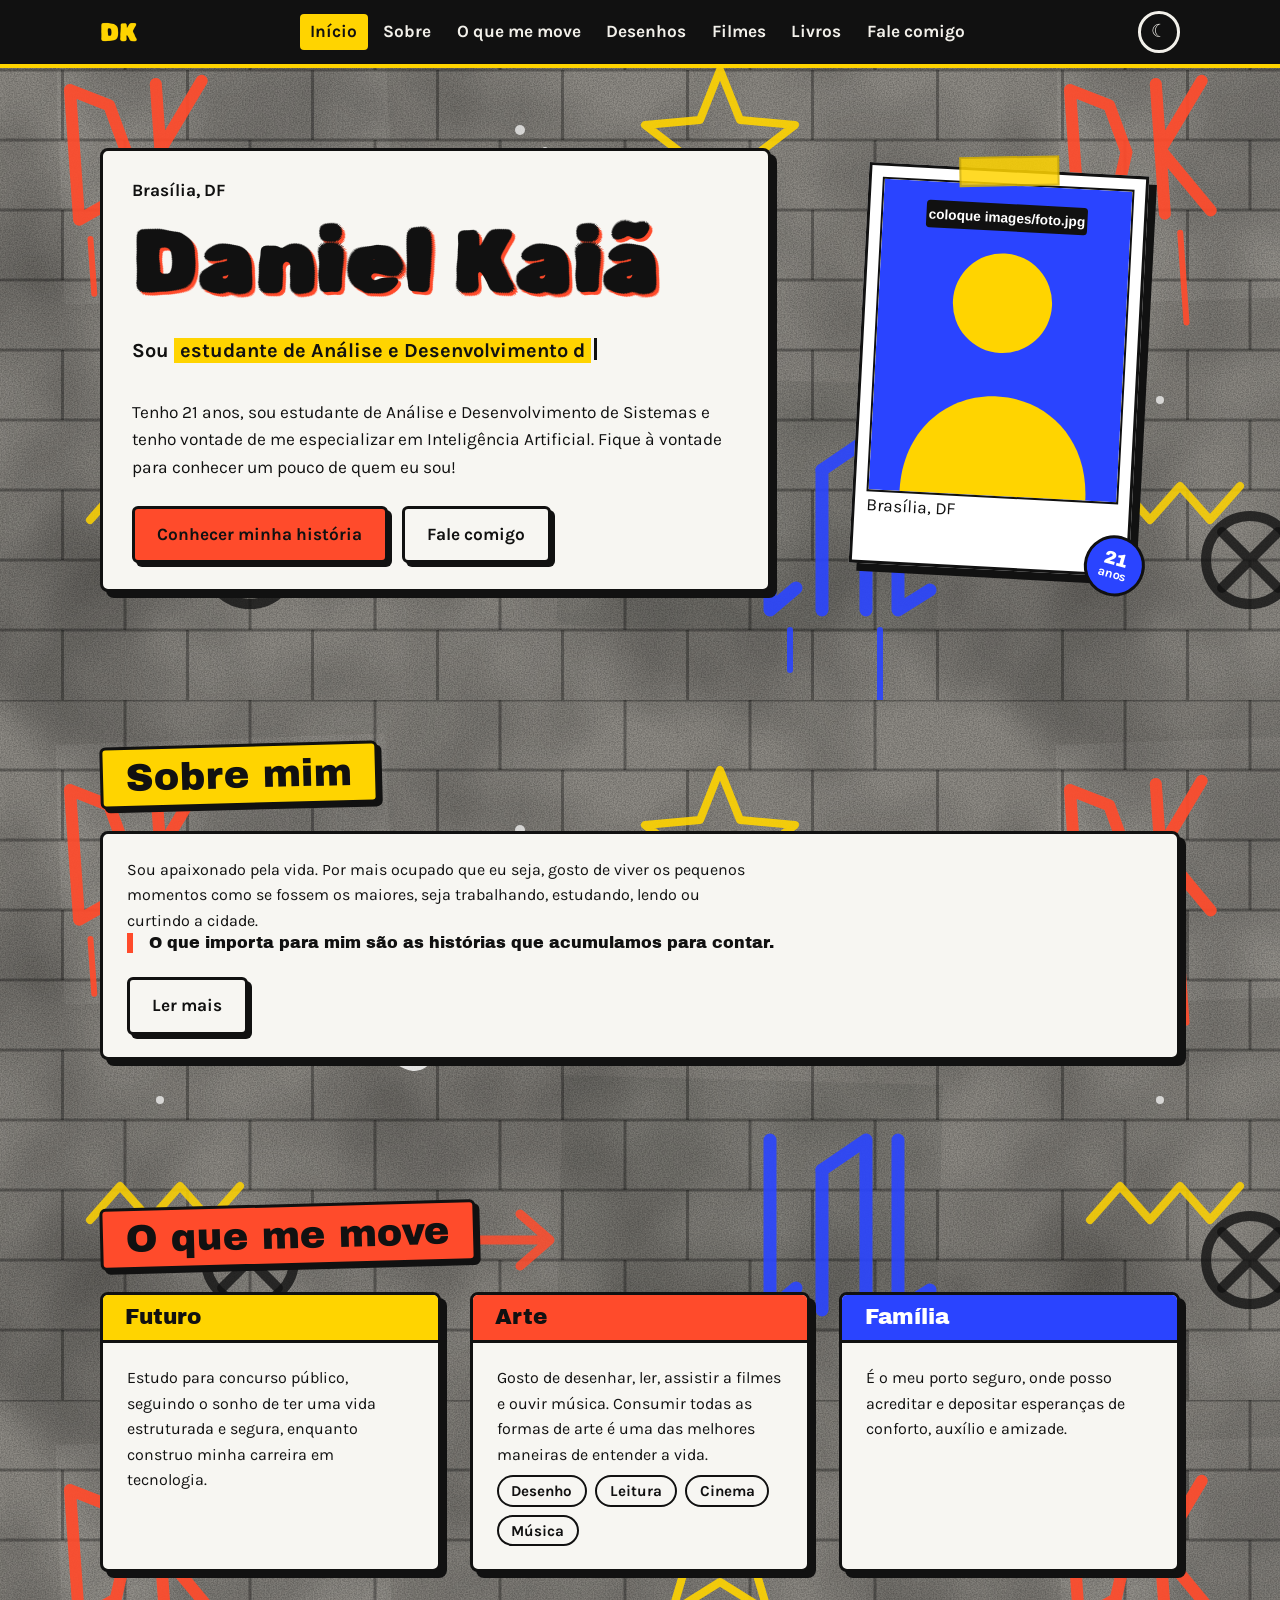
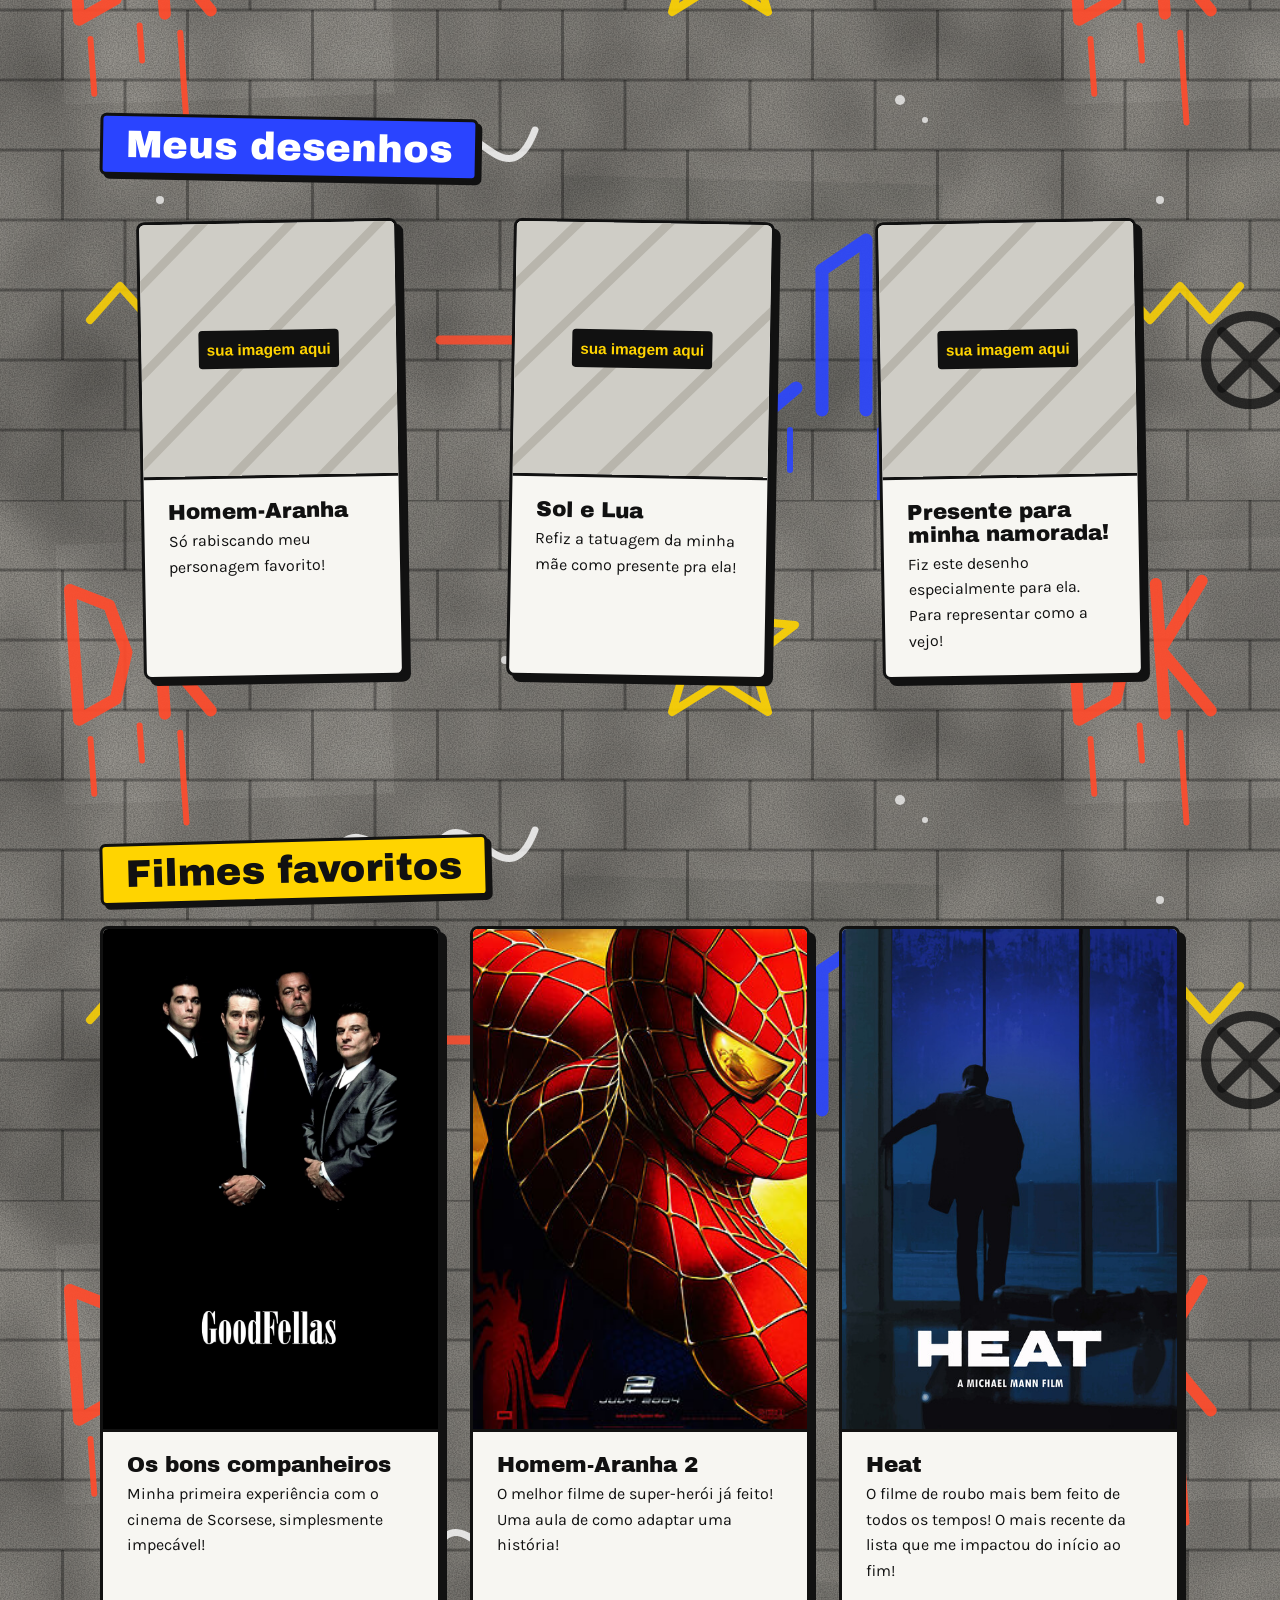
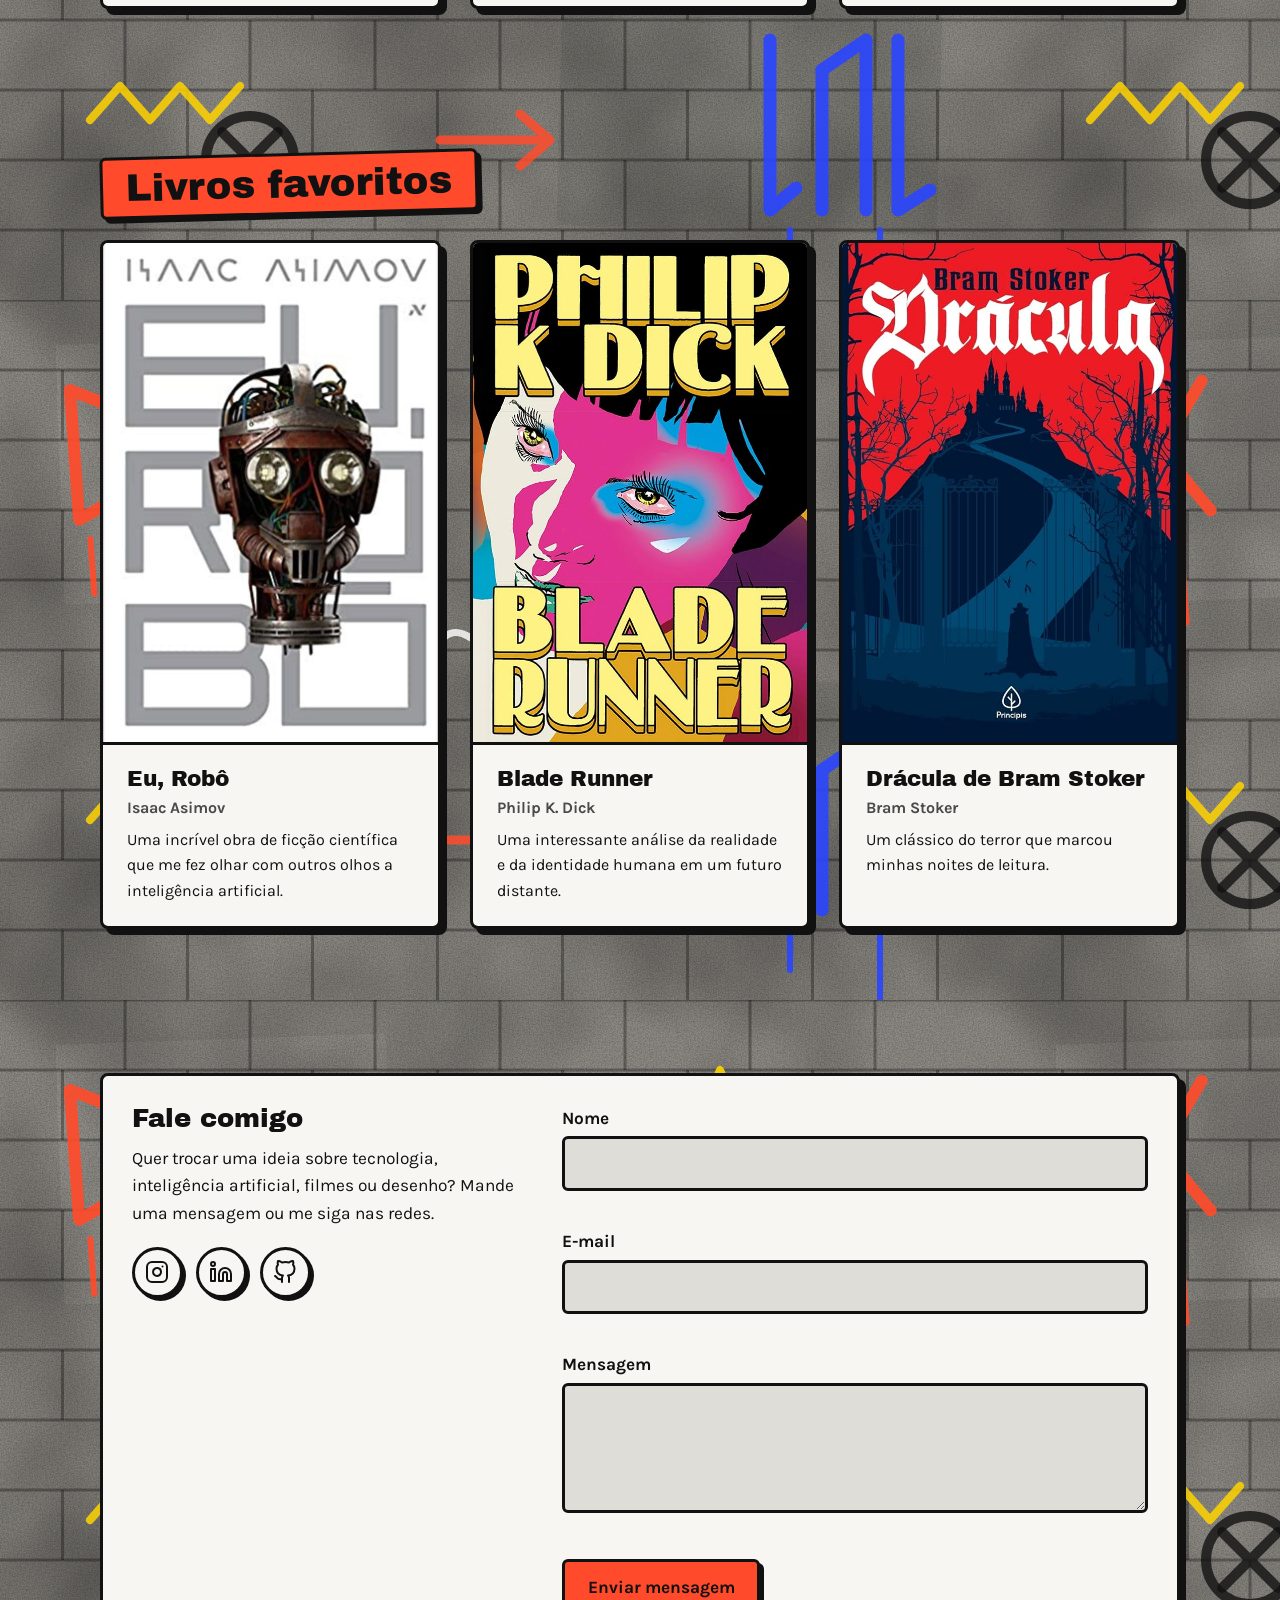
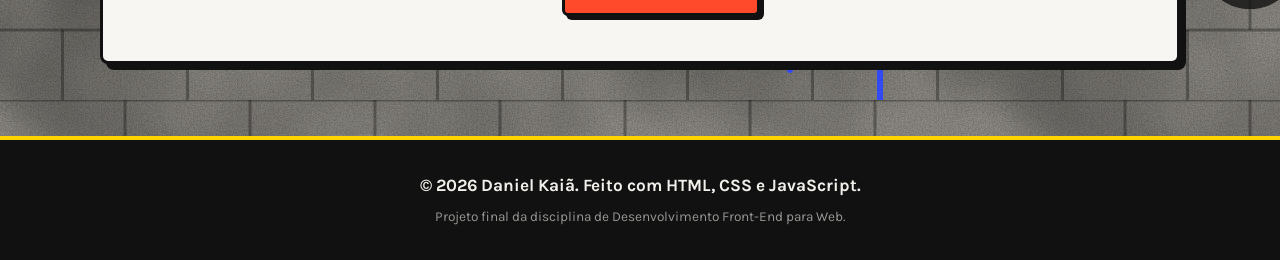
==== index.html @ 4132d11c "Projeto final: portfólio" ====
<!DOCTYPE html>
<html lang="pt-BR">
<head>
  <meta charset="UTF-8">
  <meta name="viewport" content="width=device-width, initial-scale=1.0">
  <title>Daniel Kaiã | Portfólio</title>
  <meta name="description" content="Portfólio de Daniel Kaiã, 21 anos, de Brasília (DF). Estudante de Análise e Desenvolvimento de Sistemas com foco em Inteligência Artificial.">
  <link rel="icon" href="images/favicon.svg" type="image/svg+xml">
  <link rel="preconnect" href="https://fonts.googleapis.com"><link rel="preconnect" href="https://fonts.gstatic.com" crossorigin><link href="https://fonts.googleapis.com/css2?family=Archivo+Black&family=Karla:wght@400;500;700&family=Rubik+Spray+Paint&display=swap" rel="stylesheet">
  <link rel="stylesheet" href="css/style.css">
  <script src="js/main.js" defer></script>
</head>
<body>
  <a class="pular" href="#conteudo">Pular para o conteúdo</a>

  <header class="topo">
    <div class="container topo__barra">
      <a class="logo" href="index.html">DK</a>
      <nav aria-label="Principal">
        <ul class="menu" id="menu">
          <li><a href="index.html" aria-current="page">Início</a></li>
          <li><a href="html/sobre.html">Sobre</a></li>
          <li><a href="#movem">O que me move</a></li>
          <li><a href="#desenhos">Desenhos</a></li>
          <li><a href="#filmes">Filmes</a></li>
          <li><a href="#livros">Livros</a></li>
          <li><a href="#contato">Fale comigo</a></li>
        </ul>
      </nav>
      <div class="acoes">
        <button class="icone-btn" id="btn-tema" type="button" aria-label="Ativar tema escuro">☾</button>
        <button class="icone-btn" id="btn-menu" type="button" aria-label="Abrir menu" aria-controls="menu" aria-expanded="false">≡</button>
      </div>
    </div>
  </header>

  <main id="conteudo">
    <section class="container hero" aria-labelledby="titulo-hero">
      <div class="card hero__texto">
        <p class="hero__local">Brasília, DF</p>
        <h1 id="titulo-hero">Daniel Kaiã</h1>
        <p class="hero__digita">Sou <span id="digitando">estudante de Análise e Desenvolvimento de Sistemas</span><i class="cursor" aria-hidden="true"></i></p>
        <p>Tenho 21 anos, sou estudante de Análise e Desenvolvimento de Sistemas e tenho vontade de me especializar em Inteligência Artificial. Fique à vontade para conhecer um pouco de quem eu sou!</p>
        <div class="botoes">
          <a class="btn btn--laranja" href="html/sobre.html">Conhecer minha história</a>
          <a class="btn btn--claro" href="#contato">Fale comigo</a>
        </div>
      </div>
      <figure class="polaroid">
        <img src="images/foto.jpg" alt="Foto de Daniel Kaiã" width="800" height="1000" onerror="this.onerror=null;this.src='images/foto-placeholder.svg'">
        <figcaption>Brasília, DF</figcaption>
        <span class="selo" aria-hidden="true"><span>21<small>anos</small></span></span>
      </figure>
    </section>

    <section class="container secao" id="sobre" aria-labelledby="t-sobre">
      <h2 class="adesivo" id="t-sobre">Sobre mim</h2>
      <div class="card"><div class="card__corpo">
        <p>Sou apaixonado pela vida. Por mais ocupado que eu seja, gosto de viver os pequenos momentos como se fossem os maiores, seja trabalhando, estudando, lendo ou curtindo a cidade.</p>
        <p class="citacao">O que importa para mim são as histórias que acumulamos para contar.</p>
        <div class="botoes"><a class="btn btn--claro" href="html/sobre.html">Ler mais</a></div>
      </div></div>
    </section>

    <section class="container secao" id="movem" aria-labelledby="t-movem">
      <h2 class="adesivo adesivo--laranja" id="t-movem">O que me move</h2>
      <div class="grade">
        <article class="card">
          <div class="movem__topo" style="background:var(--amarelo)"><h3>Futuro</h3></div>
          <div class="card__corpo"><p>Estudo para concurso público, seguindo o sonho de ter uma vida estruturada e segura, enquanto construo minha carreira em tecnologia.</p></div>
        </article>
        <article class="card">
          <div class="movem__topo" style="background:var(--laranja)"><h3>Arte</h3></div>
          <div class="card__corpo"><p>Gosto de desenhar, ler, assistir a filmes e ouvir música. Consumir todas as formas de arte é uma das melhores maneiras de entender a vida.</p>
            <ul class="tags"><li>Desenho</li><li>Leitura</li><li>Cinema</li><li>Música</li></ul></div>
        </article>
        <article class="card">
          <div class="movem__topo" style="background:var(--cobalto);color:#fff"><h3>Família</h3></div>
          <div class="card__corpo"><p>É o meu porto seguro, onde posso acreditar e depositar esperanças de conforto, auxílio e amizade.</p></div>
        </article>
      </div>
    </section>

   <section class="container secao" id="desenhos" aria-labelledby="t-desenhos">
  <h2 class="adesivo adesivo--cobalto" id="t-desenhos">Meus desenhos</h2>
  <div class="grade galeria">

    <figure class="card">
      <img src="images/desenhos/desenho-1.jpg" alt="Desenho 1" loading="lazy" onerror="this.onerror=null;this.src='images/placeholder.svg'">
      <figcaption class="card__corpo">
        <h3>Homem-Aranha</h3>
        <p>Só rabiscando meu personagem favorito!</p>
      </figcaption>
    </figure>

    <figure class="card">
      <img src="images/desenhos/desenho-2.jpg" alt="Desenho 2" loading="lazy" onerror="this.onerror=null;this.src='images/placeholder.svg'">
      <figcaption class="card__corpo">
        <h3>Sol e Lua</h3>
        <p>Refiz a tatuagem da minha mãe como presente pra ela!</p>
      </figcaption>
    </figure>

    <figure class="card">
      <img src="images/desenhos/desenho-3.jpg" alt="Desenho 3" loading="lazy" onerror="this.onerror=null;this.src='images/placeholder.svg'">
      <figcaption class="card__corpo">
        <h3>Presente para minha namorada!</h3>
        <p>Fiz este desenho especialmente para ela. Para representar como a vejo!</p>
      </figcaption>
    </figure>

  </div>
</section>

    <section class="container secao" id="filmes" aria-labelledby="t-filmes">
  <h2 class="adesivo" id="t-filmes">Filmes favoritos</h2>
  <div class="grade capa-grade">

    <article class="card">
      <img src="images/filmes/filme-1.jpg" alt="Pôster do filme 1" loading="lazy" onerror="this.onerror=null;this.src='images/placeholder.svg'">
      <div class="card__corpo">
        <h3>Os bons companheiros</h3>
        <p>Minha primeira experiência com o cinema de Scorsese, simplesmente impecável!</p>
      </div>
    </article>

    <article class="card">
      <img src="images/filmes/filme-2.jpg" alt="Pôster do filme 2" loading="lazy" onerror="this.onerror=null;this.src='images/placeholder.svg'">
      <div class="card__corpo">
        <h3>Homem-Aranha 2</h3>
        <p>O melhor filme de super-herói já feito! Uma aula de como adaptar uma história!</p>
      </div>
    </article>

    <article class="card">
      <img src="images/filmes/filme-3.jpg" alt="Pôster do filme 3" loading="lazy" onerror="this.onerror=null;this.src='images/placeholder.svg'">
      <div class="card__corpo">
        <h3>Heat</h3>
        <p>O filme de roubo mais bem feito de todos os tempos! O mais recente da lista que me impactou do início ao fim!</p>
      </div>
    </article>

  </div>
</section>

    <section class="container secao" id="livros" aria-labelledby="t-livros">
  <h2 class="adesivo adesivo--laranja" id="t-livros">Livros favoritos</h2>
  <div class="grade capa-grade">

    <article class="card">
      <img src="images/livros/livro-1.jpg" alt="Capa do livro 1" loading="lazy" onerror="this.onerror=null;this.src='images/placeholder.svg'">
      <div class="card__corpo">
        <h3>Eu, Robô</h3>
        <p class="autor">Isaac Asimov</p>
        <p>Uma incrível obra de ficção científica que me fez olhar com outros olhos a inteligência artificial.</p>
      </div>
    </article>

    <article class="card">
      <img src="images/livros/livro-2.jpg" alt="Capa do livro 2" loading="lazy" onerror="this.onerror=null;this.src='images/placeholder.svg'">
      <div class="card__corpo">
        <h3>Blade Runner</h3>
        <p class="autor">Philip K. Dick</p>
        <p>Uma interessante análise da realidade e da identidade humana em um futuro distante.</p>
      </div>
    </article>

    <article class="card">
      <img src="images/livros/livro-3.jpg" alt="Capa do livro 3" loading="lazy" onerror="this.onerror=null;this.src='images/placeholder.svg'">
      <div class="card__corpo">
        <h3>Drácula de Bram Stoker</h3>
        <p class="autor">Bram Stoker</p>
        <p>Um clássico do terror que marcou minhas noites de leitura.</p>
      </div>
    </article>

  </div>
</section>

    <section class="container secao" id="contato" aria-labelledby="t-contato">
      <div class="card contato__grade">
        <div>
          <h2 id="t-contato">Fale comigo</h2>
          <p>Quer trocar uma ideia sobre tecnologia, inteligência artificial, filmes ou desenho? Mande uma mensagem ou me siga nas redes.</p>
          <div class="redes">
          <a href="https://www.instagram.com/vulgookaia/" target="_blank" rel="noopener noreferrer" aria-label="Instagram de Daniel Kaiã">
            <svg viewBox="0 0 24 24" aria-hidden="true"><rect x="2" y="2" width="20" height="20" rx="5"/><path d="M16 11.37A4 4 0 1 1 12.63 8 4 4 0 0 1 16 11.37z"/><line x1="17.5" y1="6.5" x2="17.51" y2="6.5"/></svg>
          </a>
          <a href="https://www.linkedin.com/in/daniel-kai%C3%A3-ferreira-mascarenhas-106155258/" target="_blank" rel="noopener noreferrer" aria-label="LinkedIn de Daniel Kaiã">
            <svg viewBox="0 0 24 24" aria-hidden="true"><path d="M16 8a6 6 0 0 1 6 6v7h-4v-7a2 2 0 0 0-2-2 2 2 0 0 0-2 2v7h-4v-7a6 6 0 0 1 6-6z"/><rect x="2" y="9" width="4" height="12"/><circle cx="4" cy="4" r="2"/></svg>
          </a>
          <a href="https://github.com/dkaiaferreira2005-dev" target="_blank" rel="noopener noreferrer" aria-label="GitHub de Daniel Kaiã">
            <svg viewBox="0 0 24 24" aria-hidden="true"><path d="M9 19c-5 1.5-5-2.5-7-3m14 6v-3.87a3.37 3.37 0 0 0-.94-2.61c3.14-.35 6.44-1.54 6.44-7A5.44 5.44 0 0 0 20 4.77 5.07 5.07 0 0 0 19.91 1S18.73.65 16 2.48a13.38 13.38 0 0 0-7 0C6.27.65 5.09 1 5.09 1A5.07 5.07 0 0 0 5 4.77a5.44 5.44 0 0 0-1.5 3.78c0 5.42 3.3 6.61 6.44 7A3.37 3.37 0 0 0 9 18.13V22"/></svg>
          </a>
          </div>
        </div>
        <form class="form" id="form-contato" novalidate>
          <div class="campo"><label for="nome">Nome</label><input type="text" id="nome" name="nome" autocomplete="name" required><p class="erro" aria-live="polite"></p></div>
          <div class="campo"><label for="email">E-mail</label><input type="email" id="email" name="email" autocomplete="email" required><p class="erro" aria-live="polite"></p></div>
          <div class="campo"><label for="mensagem">Mensagem</label><textarea id="mensagem" name="mensagem" required></textarea><p class="erro" aria-live="polite"></p></div>
          <button class="btn btn--laranja" type="submit">Enviar mensagem</button>
          <p class="status" id="status" role="status"></p>
        </form>
      </div>
    </section>
  </main>

  <footer class="rodape">
    <div class="container">
      <p>© <span id="ano">2026</span> <strong>Daniel Kaiã</strong>. Feito com HTML, CSS e JavaScript.</p>
      <p class="rodape__nota">Projeto final da disciplina de Desenvolvimento Front-End para Web.</p>
    </div>
  </footer>
</body>
</html>
---- css/style.css ----
/* ===== Tokens ===== */
:root{
  --bg:#DEDDD8; --card:#F7F6F2; --ink:#111111; --sombra:#111111; --ponto:rgba(0,0,0,.11);
  --laranja:#FF4B2B; --cobalto:#2A44FF; --amarelo:#FFD400; --branco:#FFFFFF;
  --f-spray:"Rubik Spray Paint","Archivo Black",sans-serif;
  --f-titulo:"Archivo Black","Arial Black",sans-serif;
  --f-texto:"Karla",system-ui,-apple-system,"Segoe UI",sans-serif;
}
[data-theme="dark"]{
  --bg:#141414; --card:#212121; --ink:#F2F0EA; --sombra:#4F66FF; --ponto:rgba(255,255,255,.07);
}

/* ===== Base ===== */
*,*::before,*::after{box-sizing:border-box}
html{scroll-behavior:smooth;scroll-padding-top:5.5rem}
body{margin:0;font-family:var(--f-texto);font-size:1.08rem;line-height:1.6;color:var(--ink);
  background-color:var(--bg);background-image:radial-gradient(var(--ponto) 1.3px,transparent 1.5px);background-size:18px 18px}
img{max-width:100%;display:block}
a{color:inherit}
h1,h2,h3{font-family:var(--f-titulo);font-weight:400;line-height:1.05;margin:0 0 .5em}
h3{font-size:1.35rem}
p{margin:0 0 1em;max-width:62ch}
:focus-visible{outline:3px solid var(--cobalto);outline-offset:3px}
[data-theme="dark"] :focus-visible{outline-color:var(--amarelo)}
.container{width:min(100% - 2.5rem,1080px);margin-inline:auto}
.secao{padding:clamp(2.5rem,7vw,4.5rem) 0}
.pular{position:absolute;left:-999px;top:0;background:var(--ink);color:var(--bg);padding:.6rem 1rem;z-index:100}
.pular:focus{left:0}

/* ===== Cabeçalho ===== */
.topo{position:sticky;top:0;z-index:50;background:var(--bg);border-bottom:3px solid var(--ink)}
.topo__barra{display:flex;align-items:center;justify-content:space-between;gap:1rem;min-height:4rem}
.logo{font-family:var(--f-spray);font-size:1.6rem;text-decoration:none}
.menu{display:flex;align-items:center;gap:.3rem;list-style:none;margin:0;padding:0}
.menu a{display:block;text-decoration:none;font-weight:700;padding:.25rem .65rem;border-radius:4px}
.menu a:hover{background:var(--ink);color:var(--bg)}
.menu a[aria-current="page"]{background:var(--amarelo);color:#111}
.acoes{display:flex;gap:.5rem}
.icone-btn{background:var(--card);border:3px solid var(--ink);color:var(--ink);width:2.6rem;height:2.6rem;border-radius:50%;cursor:pointer;font-size:1.1rem;line-height:1}
.icone-btn:hover{background:var(--amarelo);color:#111}
#btn-menu{display:none}

/* ===== Botões ===== */
.botoes{display:flex;flex-wrap:wrap;gap:.9rem;margin-top:1.5rem}
.btn{display:inline-block;font:inherit;font-weight:700;padding:.75rem 1.4rem;border:3px solid var(--ink);border-radius:6px;text-decoration:none;cursor:pointer;box-shadow:4px 4px 0 var(--sombra);transition:transform .12s,box-shadow .12s}
.btn:hover{transform:translate(-2px,-2px);box-shadow:6px 6px 0 var(--sombra)}
.btn:active{transform:translate(2px,2px);box-shadow:1px 1px 0 var(--sombra)}
.btn--laranja{background:var(--laranja);color:#111}
.btn--claro{background:var(--card);color:var(--ink)}

/* ===== Cards e adesivos ===== */
.card{background:var(--card);border:3px solid var(--ink);border-radius:8px;box-shadow:6px 6px 0 var(--sombra);overflow:hidden}
.card__corpo{padding:1.4rem 1.5rem}
.adesivo{display:inline-block;font-family:var(--f-titulo);font-size:clamp(1.6rem,4.5vw,2.4rem);padding:.2em .6em;border:3px solid var(--ink);border-radius:6px;transform:rotate(-1.5deg);margin:0 0 1.6rem;box-shadow:4px 4px 0 var(--sombra);color:#111;background:var(--amarelo)}
.adesivo--laranja{background:var(--laranja)}
.adesivo--cobalto{background:var(--cobalto);color:#fff;transform:rotate(1deg)}
.grade{display:grid;grid-template-columns:repeat(auto-fit,minmax(240px,1fr));gap:1.8rem}

/* ===== Hero ===== */
.hero{display:grid;grid-template-columns:1.3fr .7fr;gap:3rem;align-items:center;padding:clamp(2.5rem,7vw,5rem) 0}.hero__local{font-weight:700;margin-bottom:.6rem}
.hero h1{font-family:var(--f-spray);font-size:clamp(2.8rem,9vw,5.6rem);letter-spacing:.01em;margin-bottom:.3em}
.hero__digita{font-weight:700;font-size:1.25rem;min-height:2.2em}
.hero__digita span{background:var(--amarelo);color:#111;padding:.05em .3em}
.cursor{display:inline-block;width:3px;height:1.1em;background:var(--ink);margin-left:3px;vertical-align:-.15em;animation:piscar 1s steps(1) infinite}
@keyframes piscar{50%{opacity:0}}
.polaroid{position:relative;background:#fff;border:3px solid var(--ink);padding:.7rem .7rem 2.6rem;transform:rotate(3deg);box-shadow:8px 8px 0 var(--sombra);max-width:280px;justify-self:center}.polaroid::before{content:"";position:absolute;top:-16px;left:50%;width:100px;height:30px;margin-left:-50px;background:rgba(255,212,0,.85);transform:rotate(-4deg);border:2px solid rgba(0,0,0,.15)}
.polaroid img{width:100%;height:auto;aspect-ratio:4/5;object-fit:cover;object-position:center top;border:2px solid #111}.selo{position:absolute;right:-1.2rem;bottom:-1.4rem;width:3.8rem;height:3.8rem;border-radius:50%;background:var(--cobalto);color:#fff;border:3px solid #111;display:grid;place-items:center;text-align:center;font-family:var(--f-titulo);font-size:1.15rem;line-height:1;transform:rotate(12deg)}
.selo small{display:block;font-family:var(--f-texto);font-size:.8rem;font-weight:700}

/* ===== Seções com cards ===== */
.citacao{margin:1.2rem 0 0;padding-left:1rem;border-left:6px solid var(--laranja);font-family:var(--f-titulo);font-size:1.3rem;line-height:1.25}
.movem__topo{padding:.7rem 1.4rem;border-bottom:3px solid var(--ink);color:#111}
.movem__topo h3{margin:0}
.tags{display:flex;flex-wrap:wrap;gap:.5rem;list-style:none;margin:.5rem 0 0;padding:0}
.tags li{border:2px solid var(--ink);border-radius:2rem;padding:.1rem .8rem;font-size:.95rem;font-weight:700}

.galeria .card:nth-child(odd){transform:rotate(-1deg)}
.galeria .card:nth-child(even){transform:rotate(1deg)}
.galeria img{width:100%;aspect-ratio:1/1;object-fit:cover;border-bottom:3px solid var(--ink)}
.capa-grade{grid-template-columns:repeat(auto-fit,minmax(200px,1fr))}
.capa-grade img{width:100%;aspect-ratio:2/3;object-fit:cover;border-bottom:3px solid var(--ink)}
.card__corpo h3{margin-bottom:.2em}
.card__corpo p{margin:0;font-size:1rem}
.autor{font-weight:700;opacity:.75;margin-bottom:.4rem!important}

/* ===== Contato ===== */
.contato__grade{display:grid;grid-template-columns:.8fr 1.2fr;gap:2.5rem;padding:1.8rem}
.redes{display:flex;gap:.8rem;margin-top:1.2rem}
.redes a{display:grid;place-items:center;width:3.2rem;height:3.2rem;border:3px solid var(--ink);border-radius:50%;background:var(--card);box-shadow:3px 3px 0 var(--sombra);transition:transform .12s}
.redes a:hover{transform:translate(-2px,-2px)}
.redes a:nth-child(1):hover{background:var(--laranja);color:#111}
.redes a:nth-child(2):hover{background:var(--cobalto);color:#fff}
.redes a:nth-child(3):hover{background:var(--amarelo);color:#111}
.redes svg{width:1.5rem;height:1.5rem;fill:none;stroke:currentColor;stroke-width:2;stroke-linecap:round;stroke-linejoin:round}
.form{display:grid;gap:1rem}
.campo label{display:block;font-weight:700;margin-bottom:.25rem}
.campo input,.campo textarea{width:100%;font:inherit;color:var(--ink);background:var(--bg);border:3px solid var(--ink);border-radius:6px;padding:.65rem .8rem}
.campo textarea{min-height:130px;resize:vertical}
.campo input:focus,.campo textarea:focus{outline:none;box-shadow:4px 4px 0 var(--cobalto)}
.campo.invalido input,.campo.invalido textarea{border-color:#E0102F}
.erro{color:#C20F2B;font-size:.9rem;font-weight:700;margin:.25rem 0 0;min-height:1.2em}
[data-theme="dark"] .erro{color:#FF8095}
.status{font-weight:700;margin:0}
.form .btn{justify-self:start}

/* ===== Sobre (página interna) ===== */
.artigo .card__corpo{padding:clamp(1.4rem,4vw,2.6rem)}
.artigo h1{font-size:clamp(2rem,6vw,3.2rem)}
.artigo p{font-size:1.15rem}

/* ===== Rodapé ===== */
.rodape{padding:2rem 0;font-weight:700;border-top:3px solid var(--ink)}
.rodape p{margin:0 auto;text-align:center}

/* ===== Responsivo ===== */
@media (max-width:900px){
  #btn-menu{display:inline-block}
  .menu{display:none;position:absolute;top:100%;left:0;right:0;flex-direction:column;align-items:stretch;gap:0;background:var(--bg);border-bottom:3px solid var(--ink);padding:.5rem 1.25rem 1rem}
  .menu.aberto{display:flex}
  .menu a{padding:.7rem .5rem}
}
@media (max-width:760px){
  .hero,.contato__grade{grid-template-columns:1fr;gap:2.2rem}
  .polaroid{max-width:240px;transform:rotate(2deg)}  .galeria .card:nth-child(n){transform:none}
}
@media (prefers-reduced-motion:reduce){
  html{scroll-behavior:auto}
  .cursor{animation:none}
  .btn,.redes a{transition:none}
}

/* ===== Muro de beco (fundo pixado) ===== */
:root{--veu:rgba(0,0,0,0)}
[data-theme="dark"]{--veu:rgba(0,0,0,.62)}
body{background-color:#6F6C66;background-image:linear-gradient(var(--veu),var(--veu)),url("../images/muro.svg");background-size:auto,1000px 700px;background-repeat:repeat}
.topo{background:#111;color:#F2F0EA;border-bottom:4px solid var(--amarelo)}
.topo .logo{color:var(--amarelo)}
.topo .menu a:hover{background:var(--amarelo);color:#111}
.topo .icone-btn{background:#111;border-color:#F2F0EA;color:#F2F0EA}
.topo .icone-btn:hover{background:var(--amarelo);color:#111}
.hero__texto{padding:1.6rem 1.8rem}
.hero h1{text-shadow:3px 3px 0 var(--laranja)}
.rodape{background:#111;color:#F2F0EA;border-top:4px solid var(--amarelo)}
@media (max-width:900px){.menu{background:#111;border-bottom:4px solid var(--amarelo)}}

.rodape .rodape__nota{font-size:.85rem;font-weight:400;opacity:.6;margin-top:.4rem}
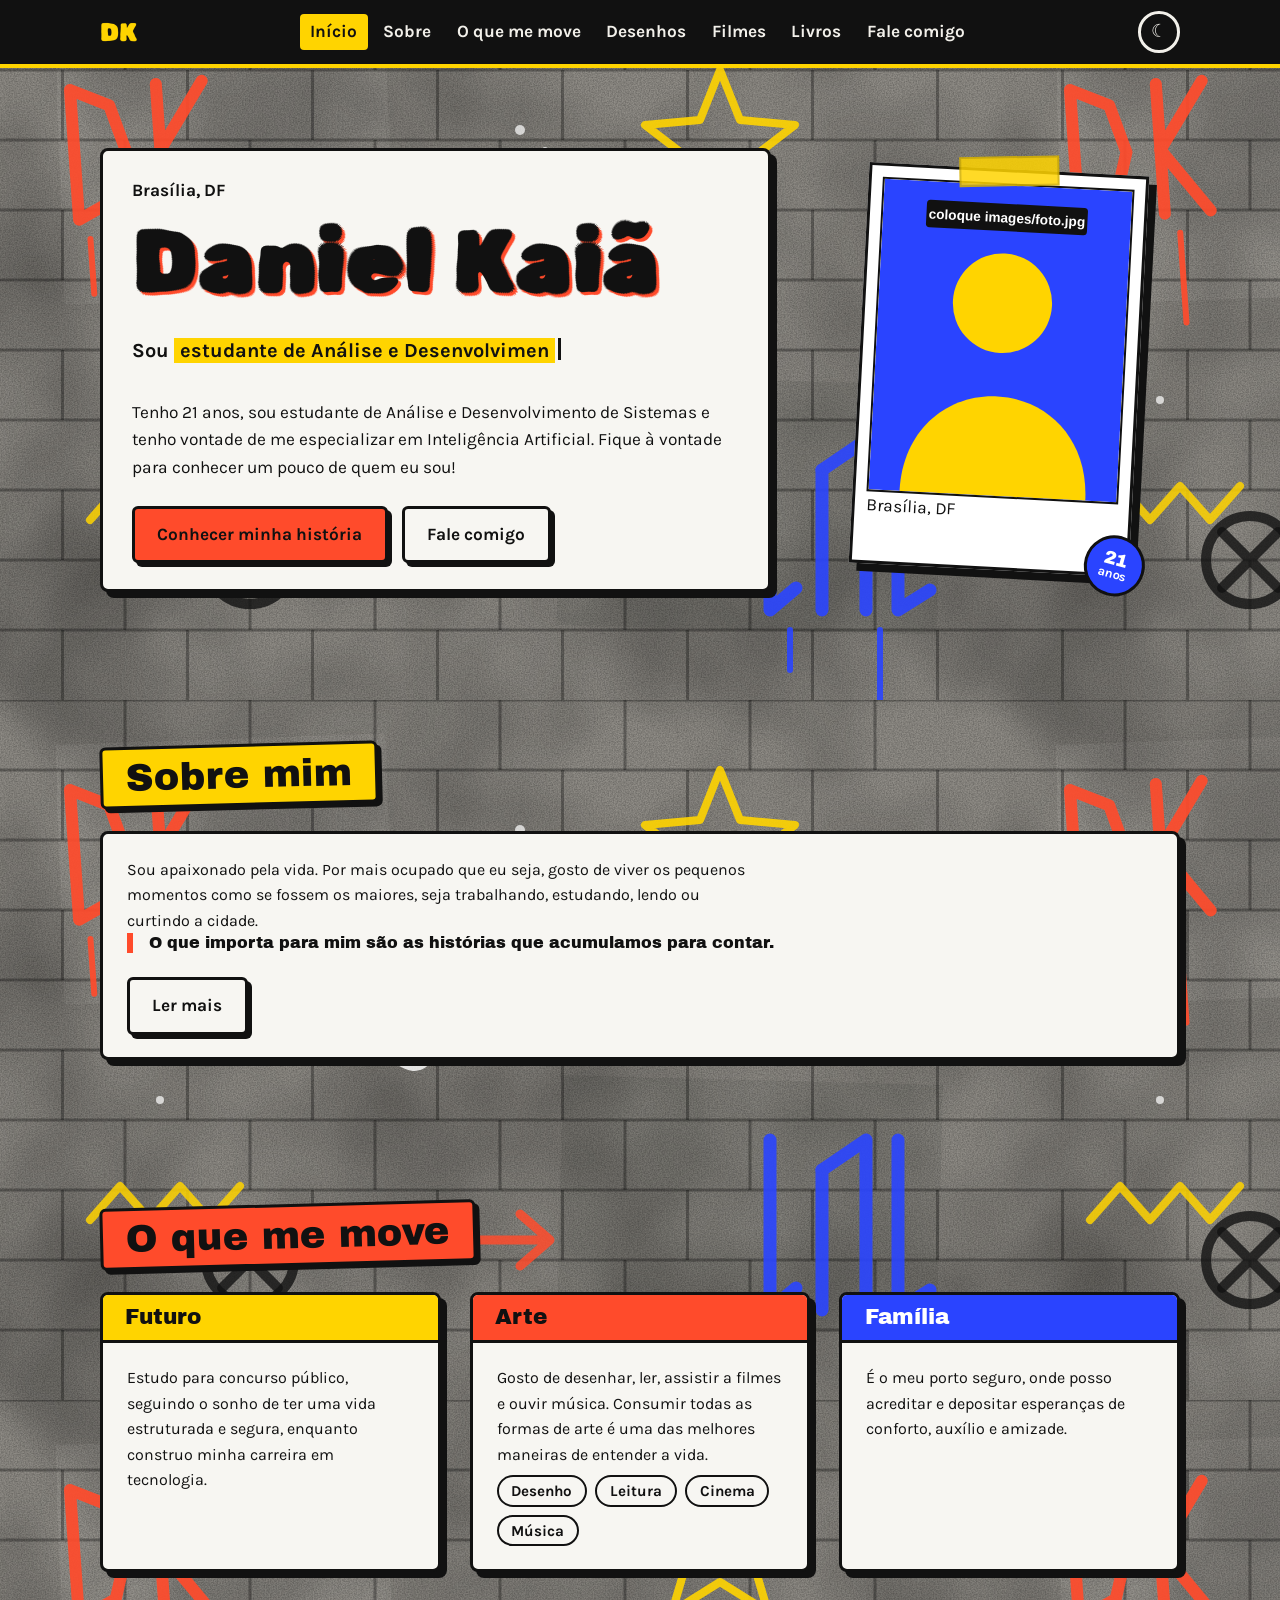
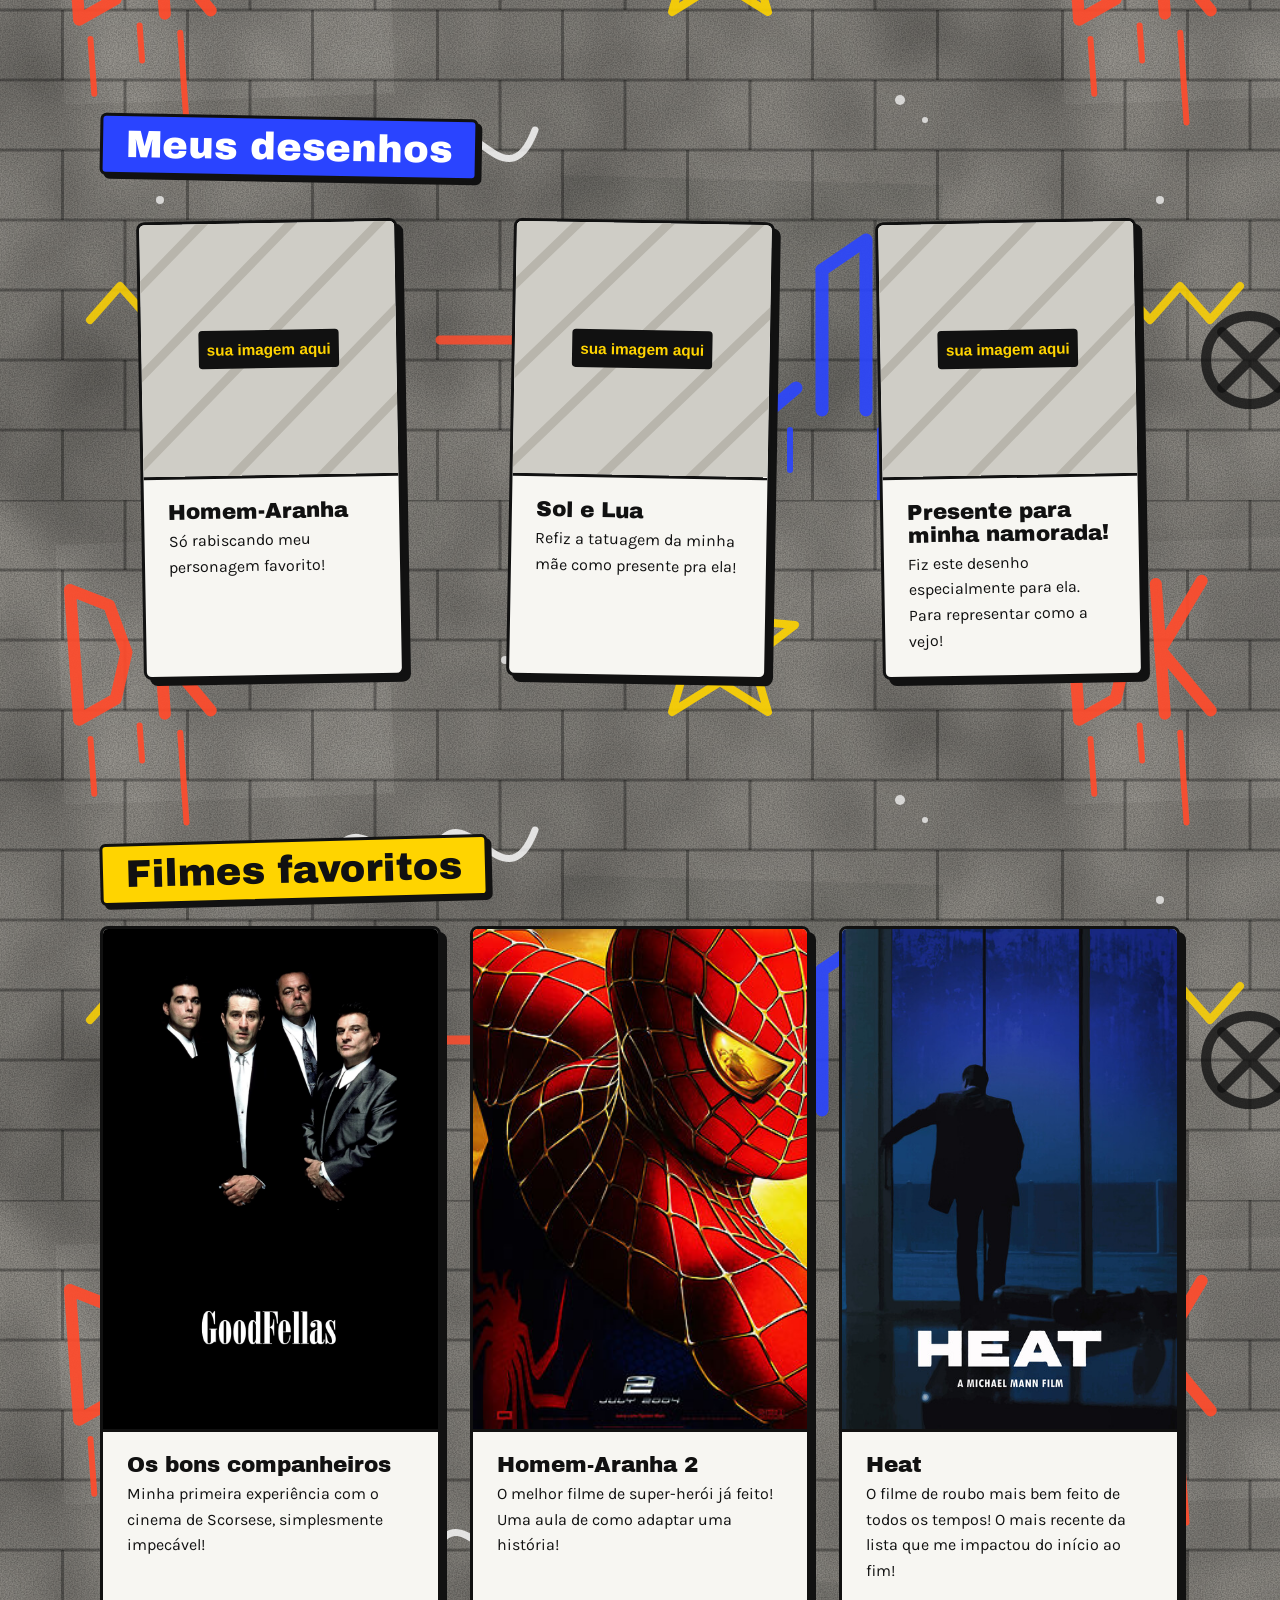
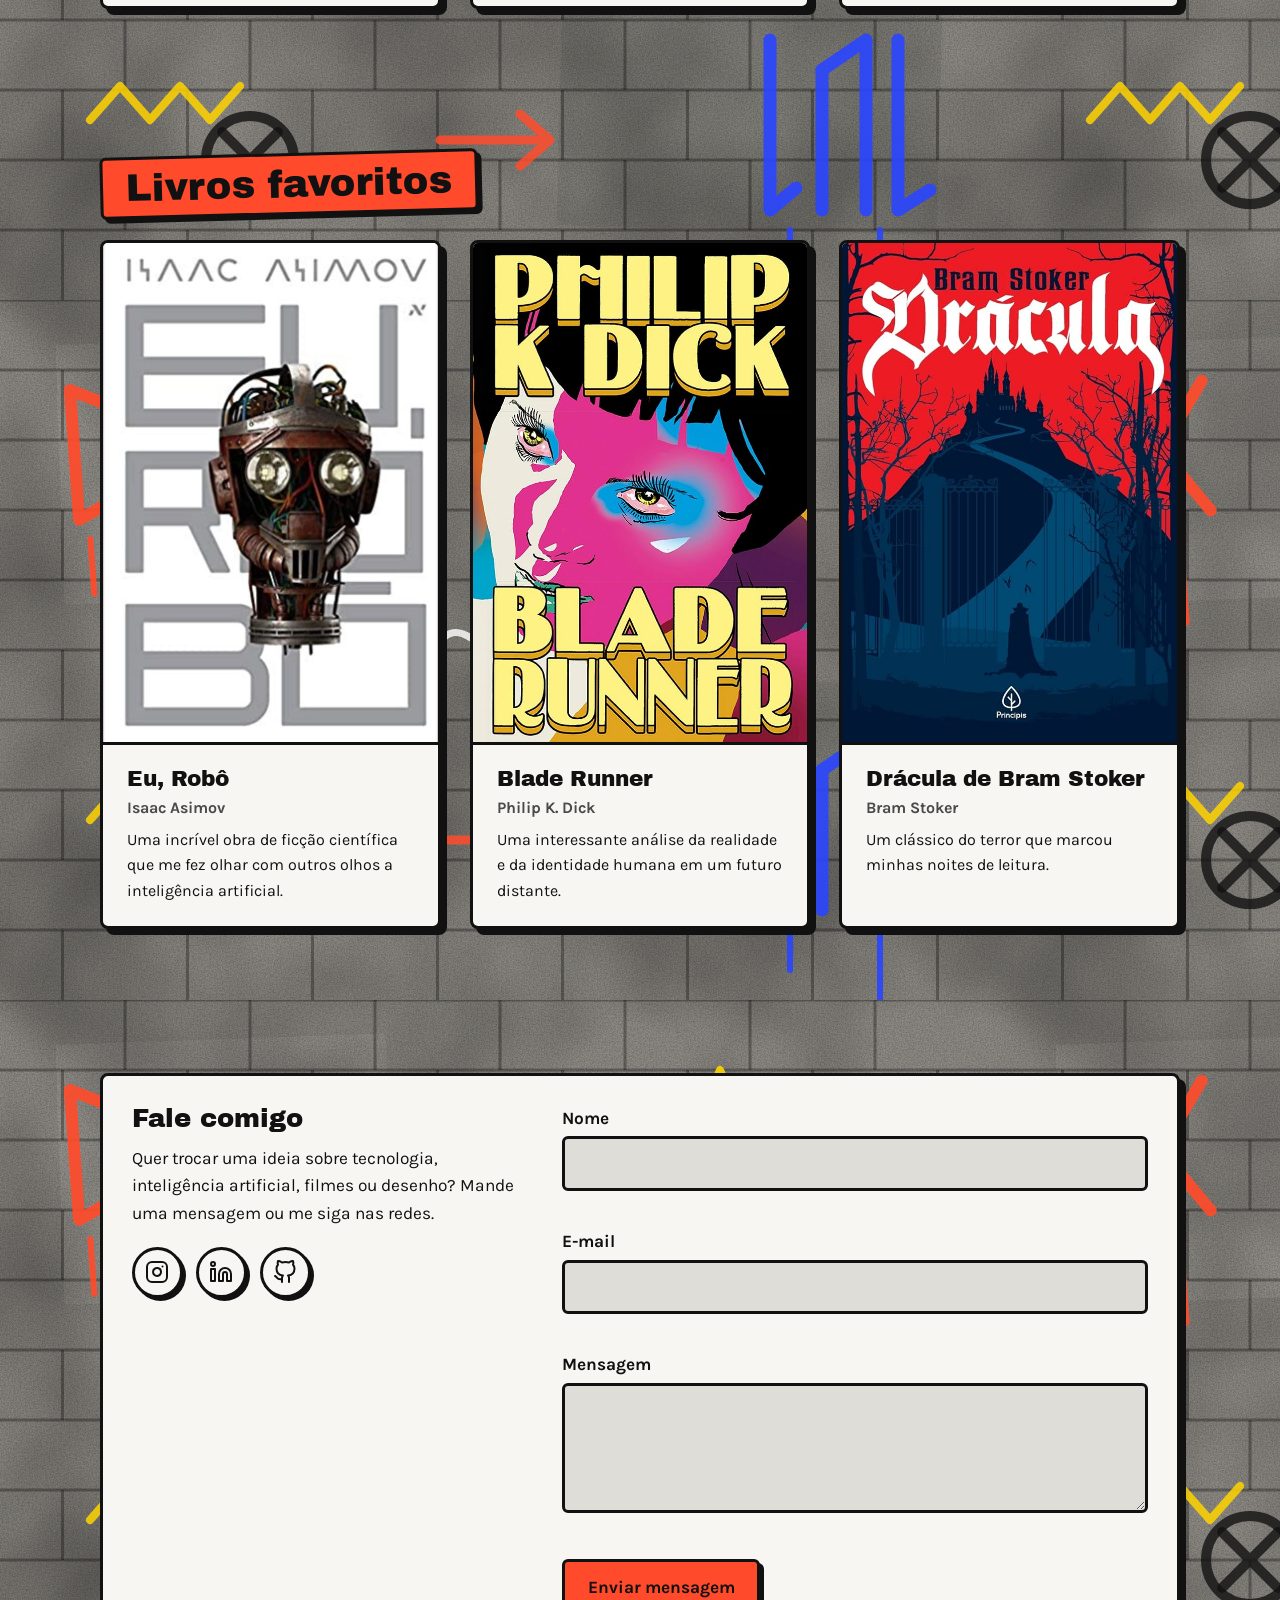
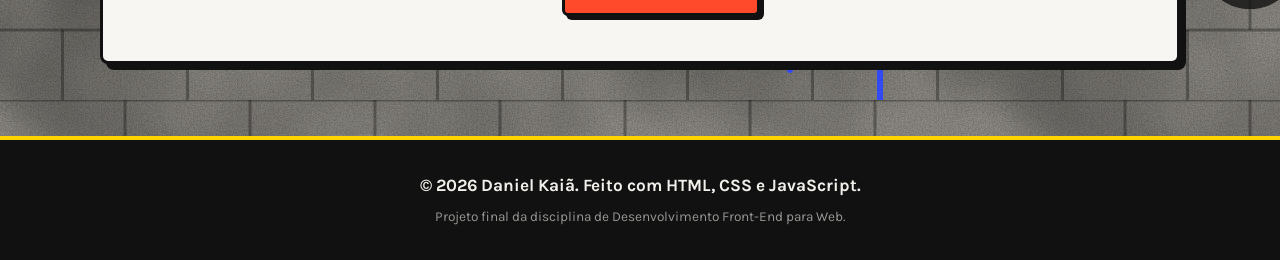
==== commit d03eb71c: "corrige link do GitHub" ====
--- a/index.html
+++ b/index.html
@@ -189,7 +189,7 @@
           <a href="https://www.linkedin.com/in/daniel-kai%C3%A3-ferreira-mascarenhas-106155258/" target="_blank" rel="noopener noreferrer" aria-label="LinkedIn de Daniel Kaiã">
             <svg viewBox="0 0 24 24" aria-hidden="true"><path d="M16 8a6 6 0 0 1 6 6v7h-4v-7a2 2 0 0 0-2-2 2 2 0 0 0-2 2v7h-4v-7a6 6 0 0 1 6-6z"/><rect x="2" y="9" width="4" height="12"/><circle cx="4" cy="4" r="2"/></svg>
           </a>
-          <a href="https://github.com/dkaiaferreira2005-dev" target="_blank" rel="noopener noreferrer" aria-label="GitHub de Daniel Kaiã">
+          <a href="https://github.com/daniel-kaia" target="_blank" rel="noopener noreferrer" aria-label="GitHub de Daniel Kaiã">
             <svg viewBox="0 0 24 24" aria-hidden="true"><path d="M9 19c-5 1.5-5-2.5-7-3m14 6v-3.87a3.37 3.37 0 0 0-.94-2.61c3.14-.35 6.44-1.54 6.44-7A5.44 5.44 0 0 0 20 4.77 5.07 5.07 0 0 0 19.91 1S18.73.65 16 2.48a13.38 13.38 0 0 0-7 0C6.27.65 5.09 1 5.09 1A5.07 5.07 0 0 0 5 4.77a5.44 5.44 0 0 0-1.5 3.78c0 5.42 3.3 6.61 6.44 7A3.37 3.37 0 0 0 9 18.13V22"/></svg>
           </a>
           </div>
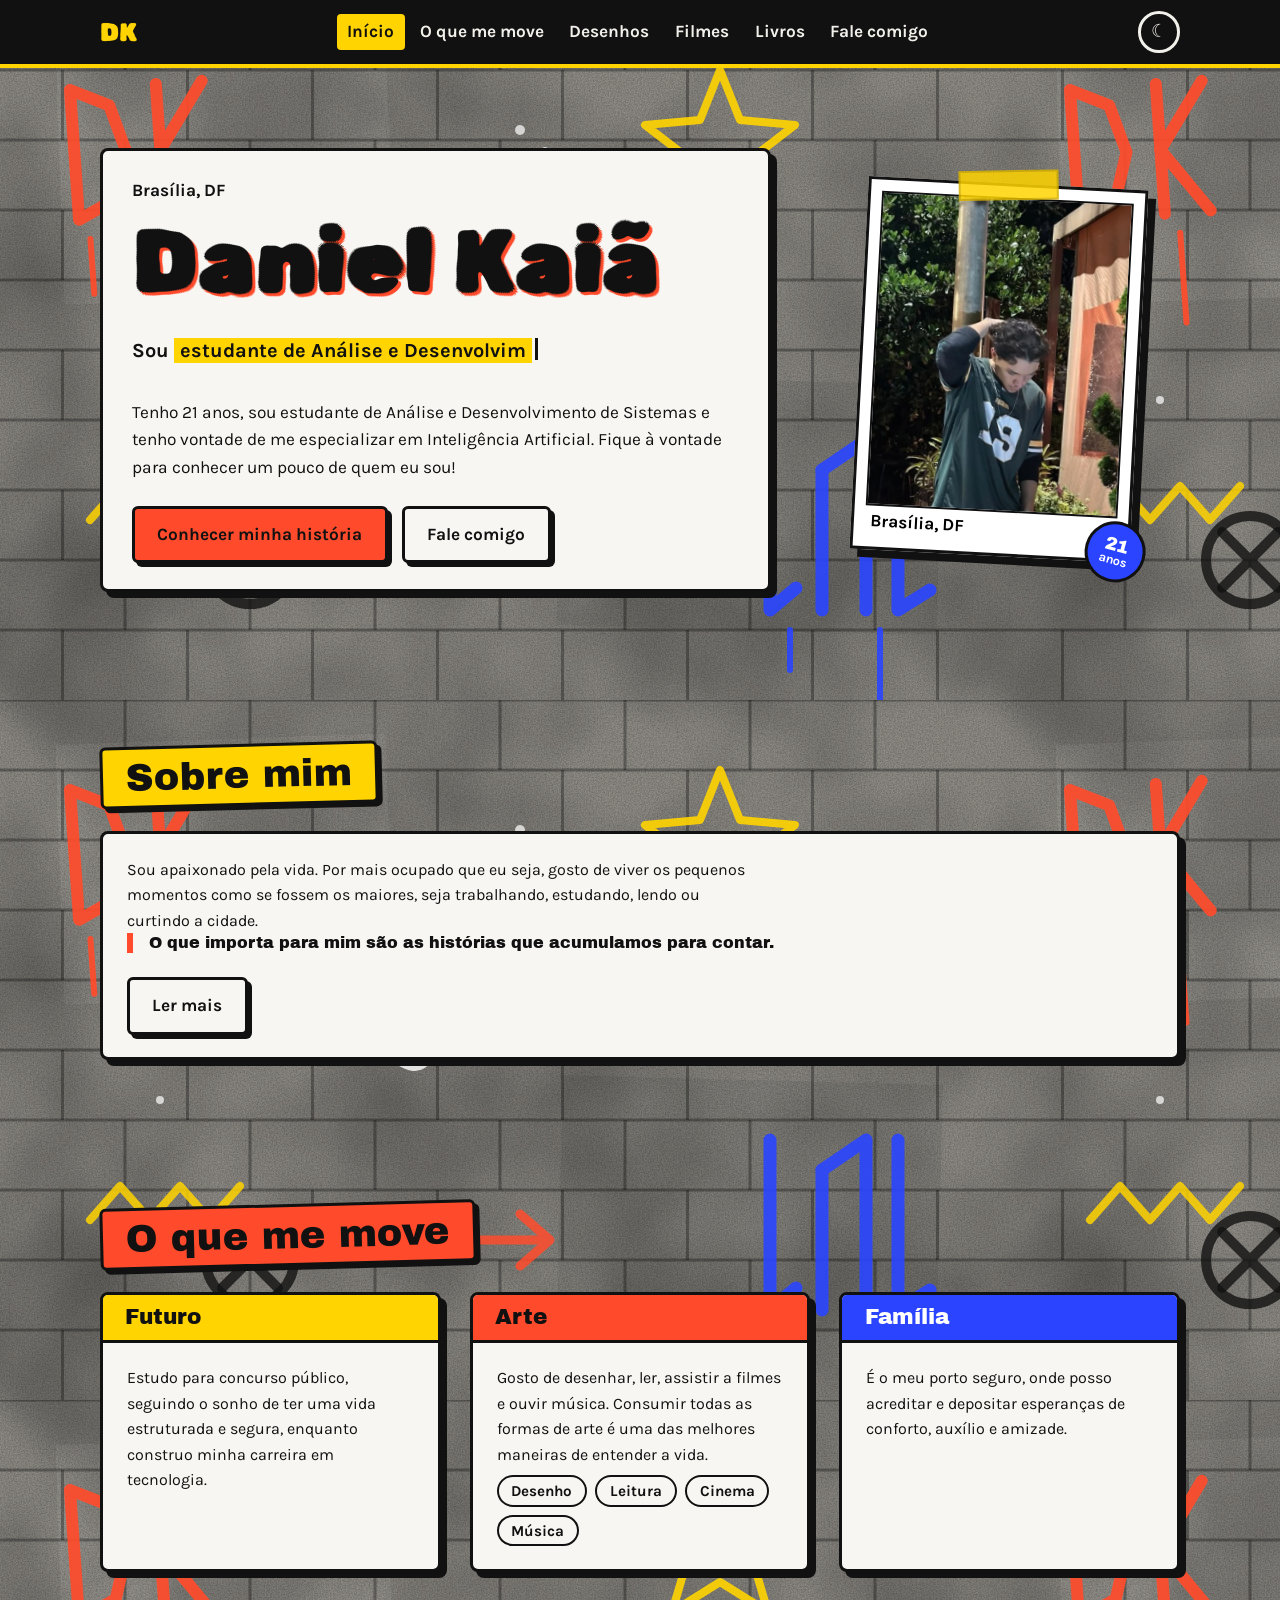
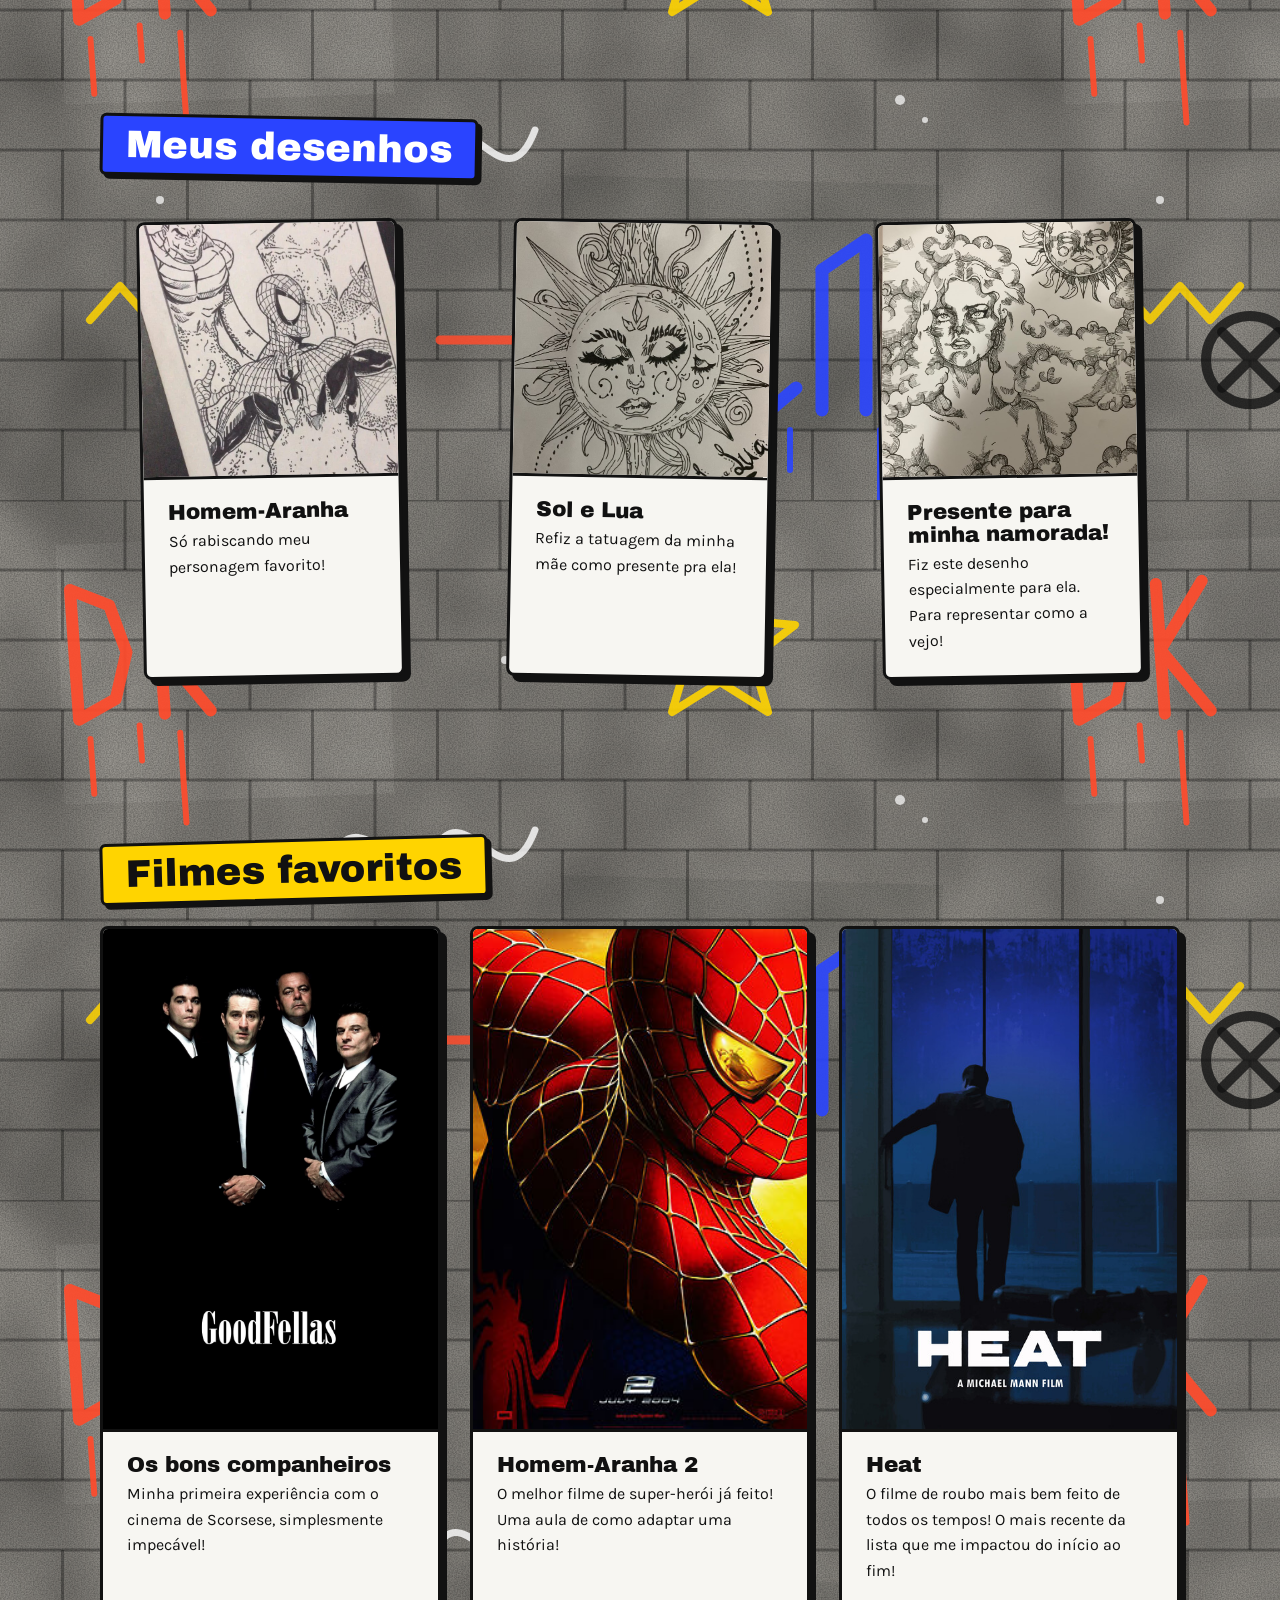
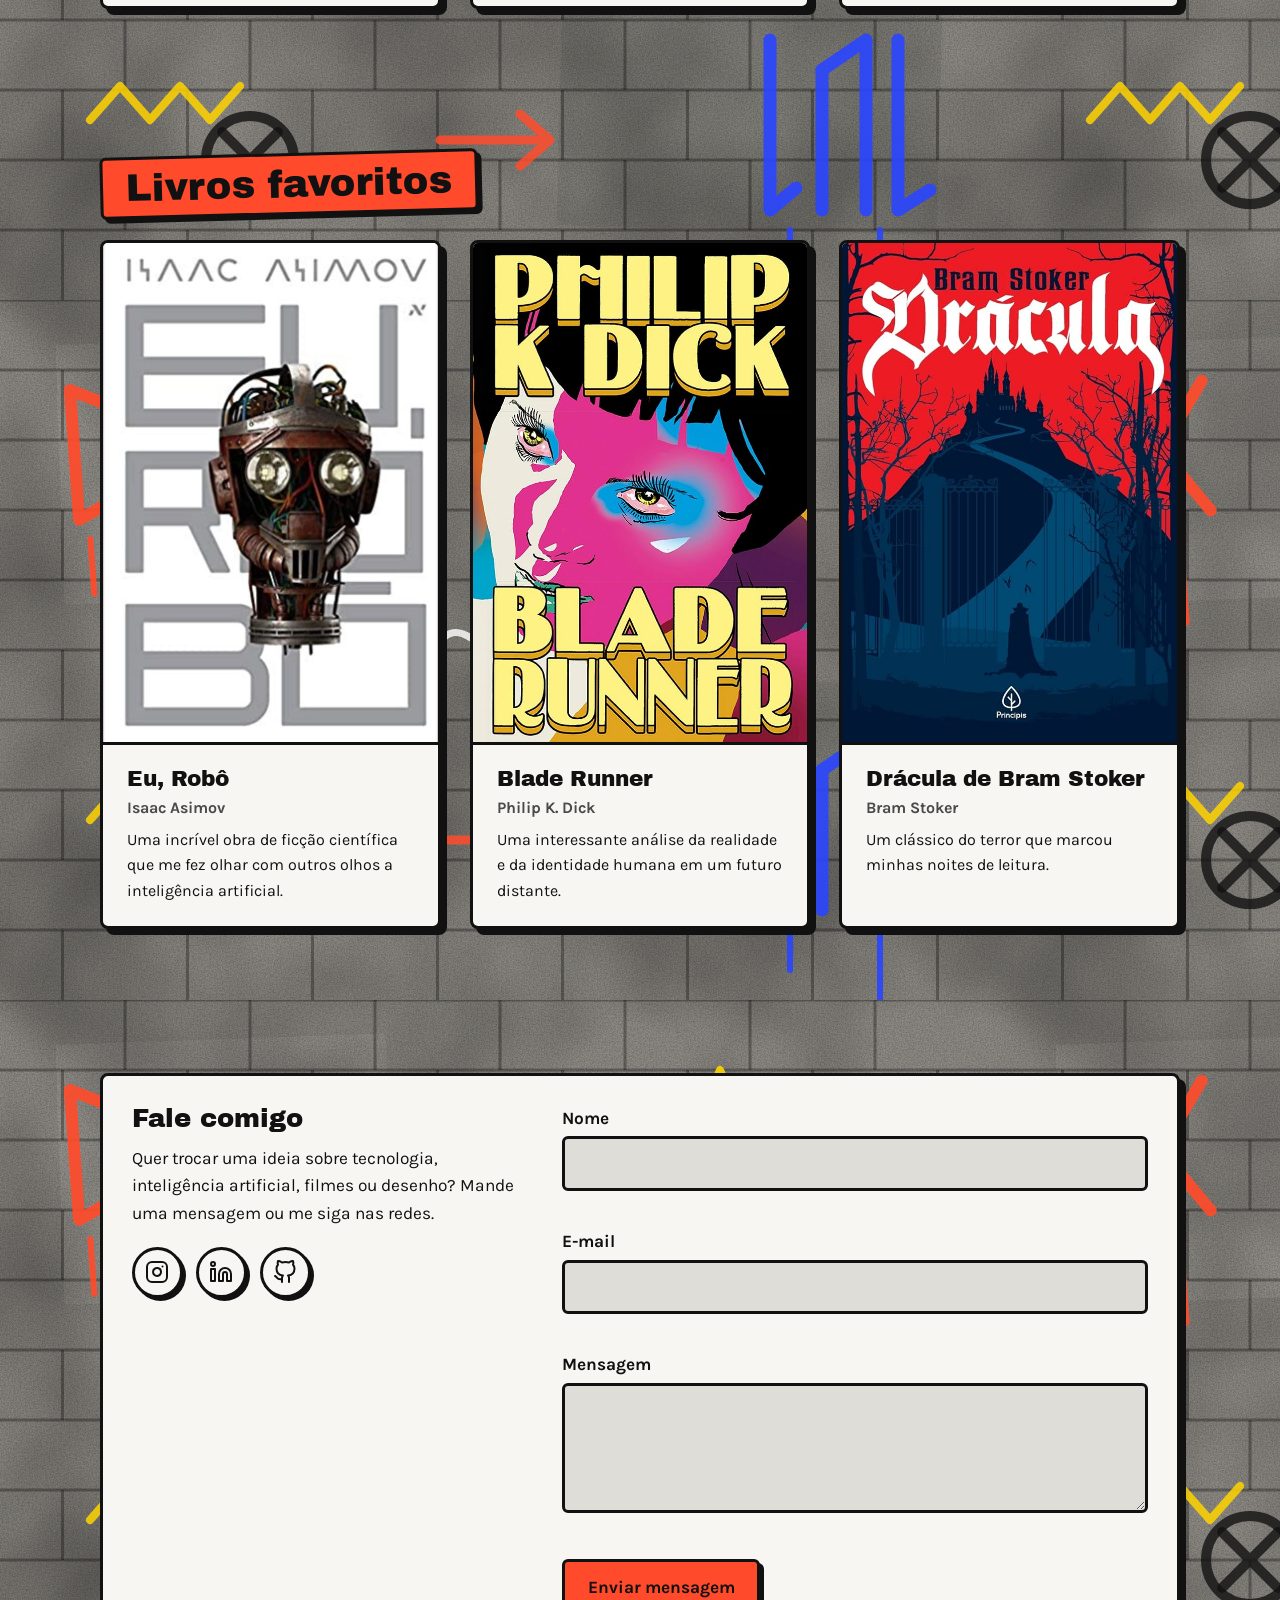
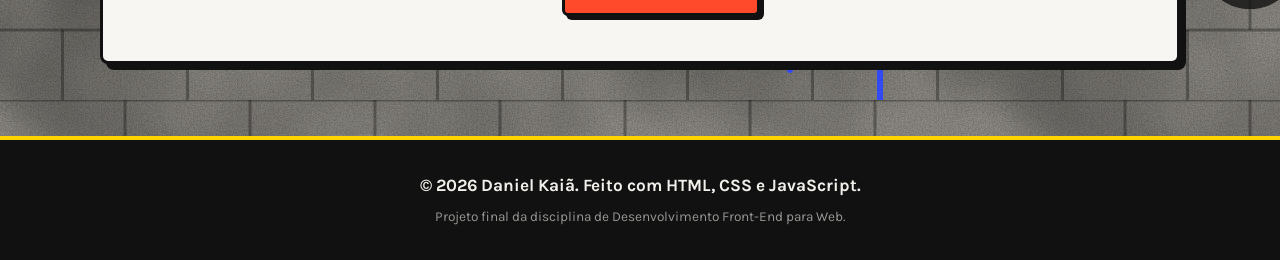
==== commit a9a2e3a8: "legenda da foto em preto no celular" ====
--- a/index.html
+++ b/index.html
@@ -7,7 +7,7 @@
   <meta name="description" content="Portfólio de Daniel Kaiã, 21 anos, de Brasília (DF). Estudante de Análise e Desenvolvimento de Sistemas com foco em Inteligência Artificial.">
   <link rel="icon" href="images/favicon.svg" type="image/svg+xml">
   <link rel="preconnect" href="https://fonts.googleapis.com"><link rel="preconnect" href="https://fonts.gstatic.com" crossorigin><link href="https://fonts.googleapis.com/css2?family=Archivo+Black&family=Karla:wght@400;500;700&family=Rubik+Spray+Paint&display=swap" rel="stylesheet">
-  <link rel="stylesheet" href="css/style.css">
+<link rel="stylesheet" href="css/style.css?v=2">
   <script src="js/main.js" defer></script>
 </head>
 <body>
@@ -19,7 +19,7 @@
       <nav aria-label="Principal">
         <ul class="menu" id="menu">
           <li><a href="index.html" aria-current="page">Início</a></li>
-          <li><a href="html/sobre.html">Sobre</a></li>
+         <link rel="stylesheet" href="../css/style.css?v=2">
           <li><a href="#movem">O que me move</a></li>
           <li><a href="#desenhos">Desenhos</a></li>
           <li><a href="#filmes">Filmes</a></li>
--- a/css/style.css
+++ b/css/style.css
@@ -144,3 +144,7 @@
 @media (max-width:900px){.menu{background:#111;border-bottom:4px solid var(--amarelo)}}
 
 .rodape .rodape__nota{font-size:.85rem;font-weight:400;opacity:.6;margin-top:.4rem}
+.hero .polaroid figcaption{position:absolute;left:1rem;bottom:.7rem;color:#000;font-weight:700}
+
+.hero .polaroid{color-scheme:light}
+.hero .polaroid figcaption{color:#000!important;-webkit-text-fill-color:#000}
--- a/css/style.css
+++ b/css/style.css
@@ -144,3 +144,7 @@
 @media (max-width:900px){.menu{background:#111;border-bottom:4px solid var(--amarelo)}}
 
 .rodape .rodape__nota{font-size:.85rem;font-weight:400;opacity:.6;margin-top:.4rem}
+.hero .polaroid figcaption{position:absolute;left:1rem;bottom:.7rem;color:#000;font-weight:700}
+
+.hero .polaroid{color-scheme:light}
+.hero .polaroid figcaption{color:#000!important;-webkit-text-fill-color:#000}
